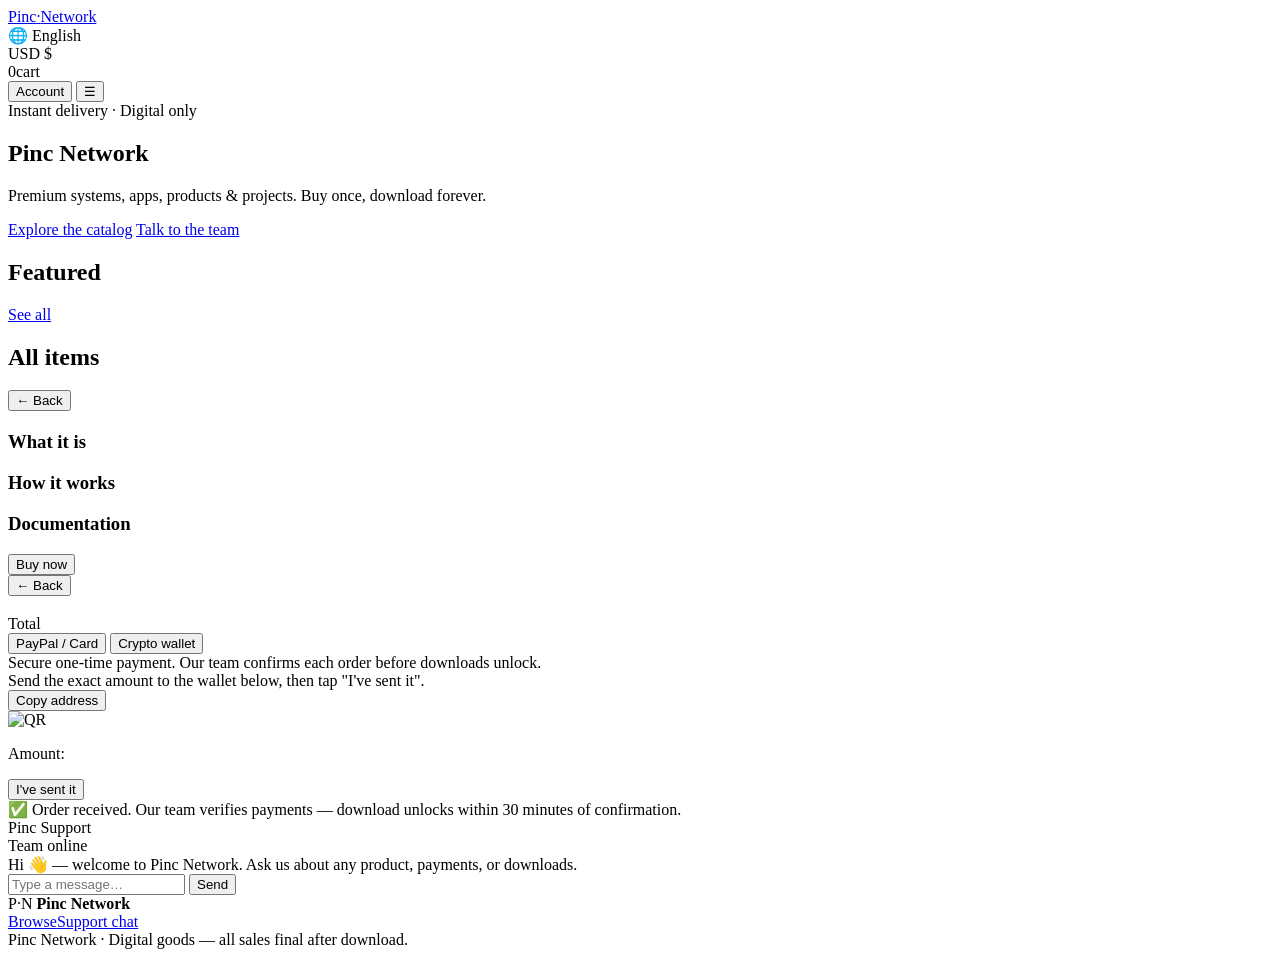
==== public/index.html @ e6dbb103 "v4: PWA admin, Supabase auth, create_order RPC, affiliate system, gold design" ====
<!DOCTYPE html>
<html lang="en">
<head>
  <meta charset="UTF-8" />
  <meta name="viewport" content="width=device-width, initial-scale=1.0" />
  <meta name="description" content="Pinc Network — premium marketplace for systems, products, apps & projects. Buy once, download forever." />
  <meta name="theme-color" content="#0a0a0f" />
  <title>Pinc Network · Systems, Products, Apps & Projects</title>
  <link rel="preconnect" href="https://images.unsplash.com" crossorigin />
  <link rel="stylesheet" href="styles.css" />
  <link rel="icon" href="media/logo.png" />
</head>
<body>
  <noscript><div class="error-banner">JavaScript is required to browse Pinc Network.</div></noscript>

  <header class="shell topbar">
    <div class="wrap topbar-inner">
      <a class="brand" href="#/">
        <img class="logo" src="media/logo.png" alt="Pinc Network" onerror="this.style.display='none'"/>
        <span class="wordmark">Pinc<span class="dot">·</span>Network</span>
      </a>
      <div class="topbar-right">
        <div class="picker" id="langPicker"><span class="picker-label" id="langLabel">🌐 English</span></div>
        <div class="lang-menu hidden" id="langMenu"></div>
        <div class="picker" id="currPicker"><span class="picker-label" id="currLabel">USD $</span></div>
        <div class="curr-menu hidden" id="currMenu"></div>
        <div class="cart-pill hidden" id="cartPill"><span class="cart-count">0</span><span class="cart-label">cart</span></div>
        <button class="btn btn-primary btn-sm" id="userBtn">Account</button>
        <button class="mobile-menu" id="mobileMenu" aria-label="Menu">☰</button>
      </div>
    </div>
  </header>

  <main class="shell" id="app">
    <section class="view view-home" id="view-home">
      <div class="wrap">
        <div class="hero">
          <div class="hero-badge">Instant delivery · Digital only</div>
          <h1 data-i18n="hero.title">Pinc Network</h1>
          <p class="hero-sub" data-i18n="hero.sub">Premium systems, apps, products & projects. Buy once, download forever.</p>
          <div class="hero-actions">
            <a class="btn btn-primary" href="#/products" data-i18n="hero.cta">Explore the catalog</a>
            <a class="btn btn-outline" href="#/chat" data-i18n="hero.chat">Talk to the team</a>
          </div>
        </div>

        <div class="section-head"><h2 data-i18n="sections.featured">Featured</h2><a class="btn btn-outline btn-sm" href="#/products">See all</a></div>
        <div class="grid" id="gridFeatured"></div>

        <div class="section-head"><h2 data-i18n="sections.all">All items</h2></div>
        <div class="filters" id="filters"></div>
        <div class="grid" id="gridAll"></div>
      </div>
    </section>

    <section class="view view-product hidden" id="view-product">
      <div class="wrap product-wrap">
        <button class="btn btn-ghost btn-sm back-btn" id="prodBack">← Back</button>
        <div class="product-gallery">
          <div class="main-img" id="prodMain"></div>
          <div class="thumbs" id="prodThumbs"></div>
        </div>
        <div class="product-info">
          <div class="product-meta">
            <span class="prod-badge" id="prodCat"></span>
            <span class="prod-price" id="prodPrice"></span>
          </div>
          <h1 id="prodName"></h1>
          <p class="prod-tagline" id="prodTagline"></p>
          <div class="prod-divider"></div>
          <h3 data-i18n="product.what">What it is</h3><p id="prodDesc"></p>
          <h3 data-i18n="product.how">How it works</h3><p id="prodHow"></p>
          <h3 id="prodDocsTitle" data-i18n="product.docs">Documentation</h3><div id="prodDocs"></div>
          <div class="prod-divider"></div>
          <div class="buy-strip">
            <span class="buy-total" id="buyTotal"></span>
            <button class="btn btn-primary btn-lg" id="buyBtn" data-i18n="product.buy">Buy now</button>
          </div>
        </div>
      </div>
    </section>

    <section class="view view-checkout hidden" id="view-checkout">
      <div class="wrap">
        <button class="btn btn-ghost btn-sm back-btn" id="checkoutBack">← Back</button>
        <div class="checkout-card">
          <div class="checkout-head">
            <div class="checkout-thumb" id="coThumb"></div>
            <div>
              <h2 id="coName"></h2>
              <p class="dim" id="coDesc"></p>
            </div>
          </div>
          <div class="checkout-price">
            <span class="label" data-i18n="checkout.total">Total</span>
            <span class="amount" id="coAmount"></span>
          </div>
          <div class="method-tabs">
            <button class="method-tab active" data-m="paypal">PayPal / Card</button>
            <button class="method-tab" data-m="crypto">Crypto wallet</button>
          </div>
          <div id="panePaypal">
            <div class="pay-note">Secure one-time payment. Our team confirms each order before downloads unlock.</div>
            <div id="ppButtons"></div>
          </div>
          <div id="paneCrypto" class="hidden">
            <div class="pay-note">Send the exact amount to the wallet below, then tap "I've sent it".</div>
            <div class="crypto-pick" id="cryptoPick"></div>
            <div class="wallet-box">
              <div class="wallet-row"><span class="wallet-label" id="coWalletLabel"></span><button class="copy-btn" id="coCopy">Copy address</button></div>
              <div class="wallet-addr mono" id="coWalletAddr"></div>
              <div class="qr-wrap"><img id="coQr" alt="QR" /></div>
              <p class="amount-note mt">Amount: <strong id="coAmtCrypto"></strong></p>
            </div>
            <button class="btn btn-primary btn-block" id="iPayCrypto">I've sent it</button>
          </div>
          <div class="support-links mt" id="coSupport"></div>
        </div>
        <div class="order-note hidden" id="orderNote">
          ✅ Order received. Our team verifies payments — download unlocks within 30 minutes of confirmation.
        </div>
      </div>
    </section>

    <section class="view view-chat hidden" id="view-chat">
      <div class="wrap">
        <div class="chat-shell">
          <div class="chat-header">
            <div class="chat-brand"><span class="dot-badge"></span> Pinc Support</div>
            <div class="chat-status"><span class="status-dot"></span> Team online</div>
          </div>
          <div class="chat-messages" id="chatMsgs">
            <div class="msg msg-them"><div class="bubble them">Hi 👋 — welcome to Pinc Network. Ask us about any product, payments, or downloads.</div></div>
          </div>
          <div class="chat-input-wrap">
            <input type="text" id="chatIn" placeholder="Type a message…" />
            <button class="btn btn-primary btn-sm" id="chatSend">Send</button>
          </div>
        </div>
      </div>
    </section>
  </main>

  <footer class="shell">
    <div class="wrap footer-inner">
      <div class="brand-foot"><span class="logo-mini">P·N</span> <b>Pinc Network</b></div>
      <nav class="foot-nav"><a href="#/">Browse</a><a href="#/chat">Support chat</a></nav>
      <div class="foot-copy">Pinc Network · Digital goods — all sales final after download.</div>
    </div>
  </footer>

  <script src="https://cdn.jsdelivr.net/npm/@supabase/supabase-js@2"></script>
  <script src="app.js"></script>
</body>
</html>
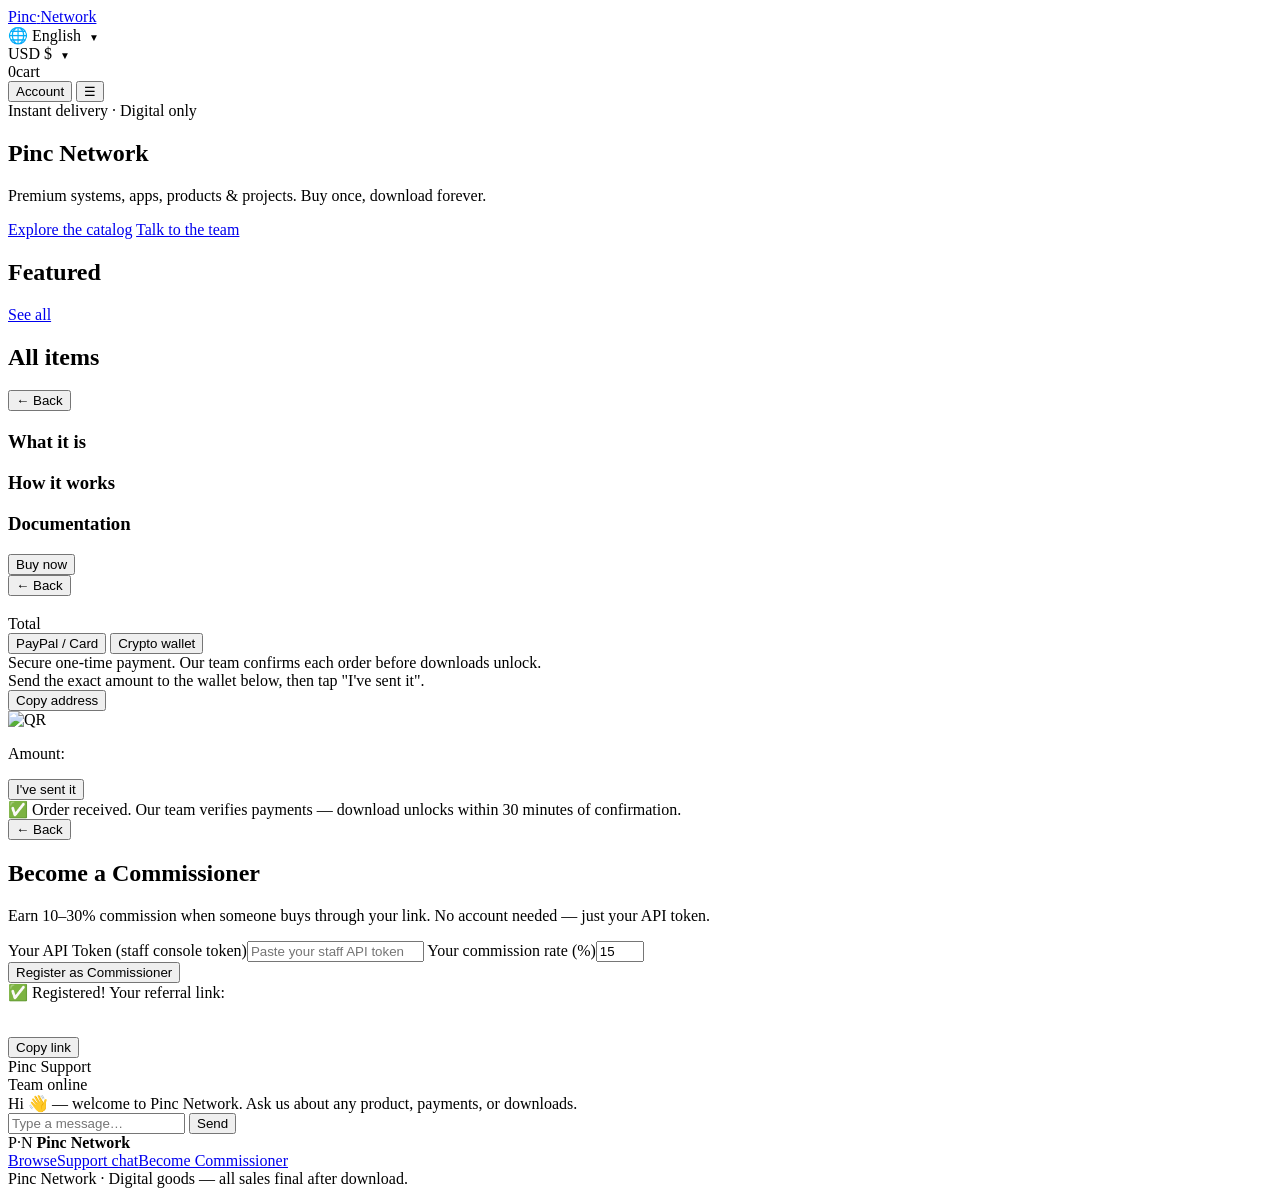
==== commit 41b0f2b5: "v5: working language/currency pickers, commissioner platform, API-token staff auth" ====
--- a/public/index.html
+++ b/public/index.html
@@ -3,7 +3,7 @@
 <head>
   <meta charset="UTF-8" />
   <meta name="viewport" content="width=device-width, initial-scale=1.0" />
-  <meta name="description" content="Pinc Network — premium marketplace for systems, products, apps & projects. Buy once, download forever." />
+  <meta name="description" content="Pinc Network — premium marketplace for systems, products, apps & projects." />
   <meta name="theme-color" content="#0a0a0f" />
   <title>Pinc Network · Systems, Products, Apps & Projects</title>
   <link rel="preconnect" href="https://images.unsplash.com" crossorigin />
@@ -20,10 +20,16 @@
         <span class="wordmark">Pinc<span class="dot">·</span>Network</span>
       </a>
       <div class="topbar-right">
-        <div class="picker" id="langPicker"><span class="picker-label" id="langLabel">🌐 English</span></div>
-        <div class="lang-menu hidden" id="langMenu"></div>
-        <div class="picker" id="currPicker"><span class="picker-label" id="currLabel">USD $</span></div>
-        <div class="curr-menu hidden" id="currMenu"></div>
+        <div class="picker" id="langPicker" role="button" tabindex="0" aria-label="Language">
+          <span class="picker-label" id="langLabel">🌐 English</span>
+          <span class="arrow">▼</span>
+        </div>
+        <div class="lang-menu hidden" id="langMenu" role="menu"></div>
+        <div class="picker" id="currPicker" role="button" tabindex="0" aria-label="Currency">
+          <span class="picker-label" id="currLabel">USD $</span>
+          <span class="arrow">▼</span>
+        </div>
+        <div class="curr-menu hidden" id="currMenu" role="menu"></div>
         <div class="cart-pill hidden" id="cartPill"><span class="cart-count">0</span><span class="cart-label">cart</span></div>
         <button class="btn btn-primary btn-sm" id="userBtn">Account</button>
         <button class="mobile-menu" id="mobileMenu" aria-label="Menu">☰</button>
@@ -122,6 +128,26 @@
       </div>
     </section>
 
+    <section class="view view-commissioner hidden" id="view-commissioner">
+      <div class="wrap">
+        <button class="btn btn-ghost btn-sm back-btn" id="commBack">← Back</button>
+        <div class="formcard">
+          <h2>Become a Commissioner</h2>
+          <p class="dim">Earn 10–30% commission when someone buys through your link. No account needed — just your API token.</p>
+          <label>Your API Token (staff console token)</label><input id="fCommToken" type="text" placeholder="Paste your staff API token" />
+          <label>Your commission rate (%)</label><input id="fCommRate" type="number" min="10" max="30" value="15" />
+          <div class="actions">
+            <button class="btn btn-primary btn-block" id="commRegister">Register as Commissioner</button>
+          </div>
+          <div id="commResult" class="hidden mt">
+            <div class="pay-note">✅ Registered! Your referral link:</div>
+            <input id="commLink" type="text" readonly style="width:100%;padding:10px;border-radius:10px;background:var(--panel2);border:1px solid var(--line);color:var(--text);" />
+            <button class="btn btn-ghost btn-block mt" id="commCopy">Copy link</button>
+          </div>
+        </div>
+      </div>
+    </section>
+
     <section class="view view-chat hidden" id="view-chat">
       <div class="wrap">
         <div class="chat-shell">
@@ -144,7 +170,7 @@
   <footer class="shell">
     <div class="wrap footer-inner">
       <div class="brand-foot"><span class="logo-mini">P·N</span> <b>Pinc Network</b></div>
-      <nav class="foot-nav"><a href="#/">Browse</a><a href="#/chat">Support chat</a></nav>
+      <nav class="foot-nav"><a href="#/">Browse</a><a href="#/chat">Support chat</a><a href="#/commissioner">Become Commissioner</a></nav>
       <div class="foot-copy">Pinc Network · Digital goods — all sales final after download.</div>
     </div>
   </footer>
--- a/public/styles.css
+++ b/public/styles.css
@@ -0,0 +1,10 @@
+
+/* picker arrows and menu polish */
+.picker .arrow { font-size: 10px; color: var(--dim); margin-left: 4px; }
+.lang-menu, .curr-menu { max-height: 260px; overflow-y: auto; }
+.lang-item, .curr-item { white-space: nowrap; }
+.lang-item.active, .curr-item.active { background: var(--grad); color: #0a0a0f; font-weight: 800; }
+@media (max-width: 760px) {
+  .topbar-right { gap: 10px; }
+  .cart-pill { display: none; }
+}
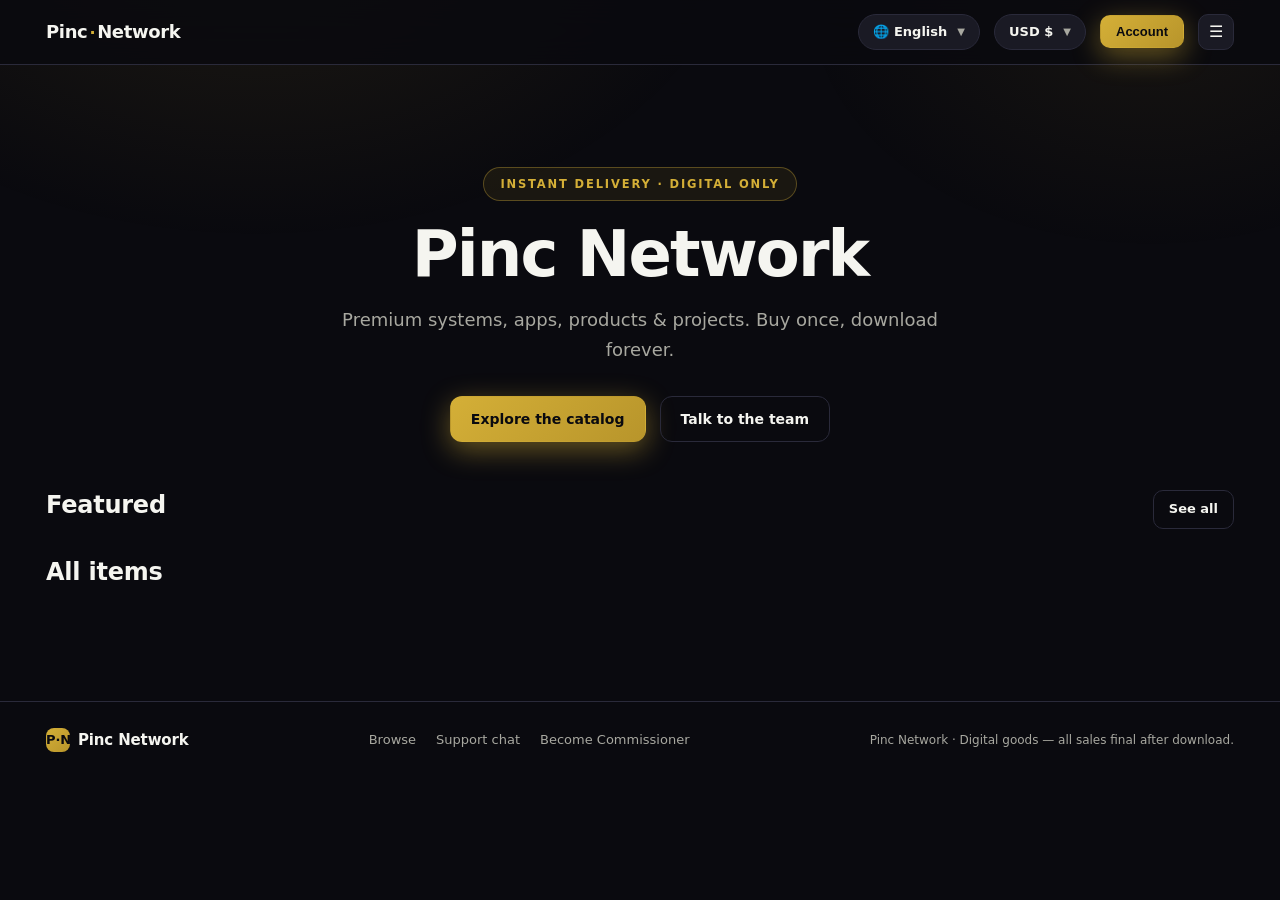
==== commit 919f8363: "v6: complete redesign, working pickers, seed products, commissioner platform" ====
--- a/public/index.html
+++ b/public/index.html
@@ -38,6 +38,7 @@
   </header>
 
   <main class="shell" id="app">
+    <!-- HOME / CATALOG -->
     <section class="view view-home" id="view-home">
       <div class="wrap">
         <div class="hero">
@@ -59,6 +60,7 @@
       </div>
     </section>
 
+    <!-- PRODUCT DETAIL -->
     <section class="view view-product hidden" id="view-product">
       <div class="wrap product-wrap">
         <button class="btn btn-ghost btn-sm back-btn" id="prodBack">← Back</button>
@@ -86,6 +88,7 @@
       </div>
     </section>
 
+    <!-- CHECKOUT -->
     <section class="view view-checkout hidden" id="view-checkout">
       <div class="wrap">
         <button class="btn btn-ghost btn-sm back-btn" id="checkoutBack">← Back</button>
@@ -128,13 +131,14 @@
       </div>
     </section>
 
+    <!-- COMMISSIONER -->
     <section class="view view-commissioner hidden" id="view-commissioner">
       <div class="wrap">
         <button class="btn btn-ghost btn-sm back-btn" id="commBack">← Back</button>
         <div class="formcard">
           <h2>Become a Commissioner</h2>
-          <p class="dim">Earn 10–30% commission when someone buys through your link. No account needed — just your API token.</p>
-          <label>Your API Token (staff console token)</label><input id="fCommToken" type="text" placeholder="Paste your staff API token" />
+          <p class="dim">Earn 10–30% commission when someone buys through your link. No account needed — just your staff API token.</p>
+          <label>Your API Token</label><input id="fCommToken" type="text" placeholder="Paste your staff API token" />
           <label>Your commission rate (%)</label><input id="fCommRate" type="number" min="10" max="30" value="15" />
           <div class="actions">
             <button class="btn btn-primary btn-block" id="commRegister">Register as Commissioner</button>
@@ -148,6 +152,7 @@
       </div>
     </section>
 
+    <!-- CHAT -->
     <section class="view view-chat hidden" id="view-chat">
       <div class="wrap">
         <div class="chat-shell">
--- a/public/styles.css
+++ b/public/styles.css
@@ -1,10 +1,282 @@
-
-/* picker arrows and menu polish */
+/* ── Pinc Network · premium charcoal + gold design ── */
+:root {
+  --ink: #0a0a0f;
+  --panel: #12121a;
+  --panel2: #1a1a24;
+  --line: #2a2a3a;
+  --text: #f5f5f0;
+  --dim: #a8a8a0;
+  --gold: #d4af37;
+  --gold2: #b8952b;
+  --grad: linear-gradient(135deg, #d4af37 0%, #b8952b 100%);
+  --shadow: 0 20px 60px -15px rgba(0, 0, 0, .7);
+  --radius: 18px;
+}
+
+* { box-sizing: border-box; margin: 0; padding: 0; }
+html { scroll-behavior: smooth; }
+
+body {
+  font-family: "Inter", "Segoe UI", system-ui, -apple-system, sans-serif;
+  background: var(--ink);
+  color: var(--text);
+  line-height: 1.6;
+  overflow-x: hidden;
+}
+
+body::before {
+  content: ""; position: fixed; inset: 0; z-index: -1;
+  background:
+    radial-gradient(900px 600px at 20% -10%, rgba(212, 175, 55, .10), transparent 55%),
+    radial-gradient(700px 500px at 90% 0%, rgba(184, 149, 43, .08), transparent 50%);
+  background-attachment: fixed;
+}
+
+.wrap { max-width: 1240px; margin: 0 auto; padding: 0 26px; }
+.hidden { display: none !important; }
+.mono { font-family: ui-monospace, SFMono-Regular, Menlo, monospace; }
+.dim { color: var(--dim); }
+.link { color: var(--gold); text-decoration: none; }
+.link:hover { color: #e7c95e; text-decoration: underline; }
+.mt { margin-top: 14px; }
+
+/* ── topbar ── */
+.shell.topbar {
+  position: sticky; top: 0; z-index: 60;
+  backdrop-filter: blur(16px);
+  background: rgba(10, 10, 15, .85);
+  border-bottom: 1px solid var(--line);
+}
+.topbar-inner { display: flex; align-items: center; justify-content: space-between; gap: 16px; height: 64px; }
+.brand { display: inline-flex; align-items: center; gap: 10px; text-decoration: none; font-weight: 800; font-size: 18px; letter-spacing: -.02em; color: var(--text); }
+.logo { width: 30px; height: 30px; border-radius: 8px; filter: drop-shadow(0 4px 10px rgba(212, 175, 55, .4)); object-fit: contain; }
+.wordmark { display: flex; align-items: baseline; gap: 2px; }
+.dot { color: var(--gold); font-size: 16px; font-weight: 900; line-height: 1; }
+.topbar-right { display: flex; align-items: center; gap: 14px; margin-left: auto; }
+.picker {
+  position: relative; display: inline-flex; align-items: center; gap: 6px;
+  padding: 7px 14px; background: var(--panel2); border: 1px solid var(--line);
+  border-radius: 999px; color: var(--text); font-size: 13px; font-weight: 700;
+  cursor: pointer; user-select: none;
+}
+.picker:hover { border-color: rgba(212, 175, 55, .4); }
+.picker-label { display: flex; align-items: center; gap: 6px; }
 .picker .arrow { font-size: 10px; color: var(--dim); margin-left: 4px; }
-.lang-menu, .curr-menu { max-height: 260px; overflow-y: auto; }
-.lang-item, .curr-item { white-space: nowrap; }
+.nav-links { display: none; align-items: center; gap: 24px; margin-left: auto; }
+.nav-links a { color: var(--dim); font-size: 14px; text-decoration: none; font-weight: 500; }
+.nav-links a:hover { color: var(--text); }
+.cart-pill {
+  display: flex; align-items: center; gap: 8px;
+  padding: 6px 14px; background: rgba(212, 175, 55, .12);
+  border: 1px solid rgba(212, 175, 55, .35); border-radius: 999px;
+  color: #fff; font-size: 12.5px; font-weight: 700;
+}
+.cart-count {
+  background: var(--gold); color: #0a0a0f; border-radius: 50%;
+  width: 18px; height: 18px; display: grid; place-items: center;
+  font-size: 11px; font-weight: 800;
+}
+.btn {
+  display: inline-flex; align-items: center; justify-content: center; gap: 8px;
+  padding: 11px 20px; border-radius: 12px; font-size: 14px; font-weight: 700;
+  border: 1px solid transparent; text-decoration: none; cursor: pointer;
+  transition: transform .1s, box-shadow .2s, filter .2s;
+}
+.btn:active { transform: scale(.975); }
+.btn-primary { background: var(--grad); color: #0a0a0f; box-shadow: 0 8px 28px rgba(212, 175, 55, .45); }
+.btn-primary:hover { filter: brightness(1.08); }
+.btn-outline { background: transparent; border-color: var(--line); color: var(--text); }
+.btn-outline:hover { background: rgba(255, 255, 255, .04); }
+.btn-ghost { background: var(--panel2); border-color: var(--line); color: var(--text); font-weight: 600; }
+.btn-ghost:hover { background: rgba(255, 255, 255, .06); }
+.btn-sm { padding: 8px 15px; font-size: 13px; border-radius: 10px; }
+.btn-lg { padding: 14px 24px; font-size: 15.5px; border-radius: 14px; }
+.btn-block { width: 100%; }
+.mobile-menu {
+  display: block; background: var(--panel2); border: 1px solid var(--line);
+  color: var(--text); width: 36px; height: 36px; border-radius: 10px;
+  cursor: pointer; font-size: 16px;
+}
+
+/* picker menus */
+.lang-menu, .curr-menu {
+  position: absolute; top: 110%; left: 0; min-width: 170px;
+  background: var(--panel); border: 1px solid var(--line);
+  border-radius: 12px; box-shadow: var(--shadow); z-index: 45;
+  display: none; flex-direction: column;
+}
+.lang-menu.open, .curr-menu.open { display: flex; }
+.lang-item, .curr-item {
+  padding: 10px 14px; cursor: pointer; font-size: 13.5px;
+  color: var(--dim); border-bottom: 1px solid var(--line);
+}
+.lang-item:last-child, .curr-item:last-child { border-bottom: none; }
+.lang-item:hover, .curr-item:hover { background: rgba(212, 175, 55, .15); color: #fff; }
 .lang-item.active, .curr-item.active { background: var(--grad); color: #0a0a0f; font-weight: 800; }
+
+/* ── hero ── */
+.hero { text-align: center; padding: 72px 0 44px; max-width: 760px; margin: 0 auto; }
+.hero-badge {
+  display: inline-flex; align-items: center; gap: 8px; font-size: 11.5px; font-weight: 800;
+  letter-spacing: .16em; text-transform: uppercase; color: var(--gold);
+  border: 1px solid rgba(212, 175, 55, .35); background: rgba(212, 175, 55, .08);
+  padding: 7px 16px; border-radius: 999px; margin-bottom: 20px;
+}
+.hero h1 { font-size: clamp(40px, 7vw, 64px); line-height: 1.05; font-weight: 850; letter-spacing: -.03em; margin-bottom: 16px; }
+.hero-sub { color: var(--dim); font-size: 18px; max-width: 620px; margin: 0 auto 30px; line-height: 1.7; }
+.hero-actions { display: flex; gap: 14px; justify-content: center; flex-wrap: wrap; }
+
+/* ── sections ── */
+.view { padding: 30px 0 80px; }
+.section-head { display: flex; align-items: baseline; justify-content: space-between; gap: 12px; margin-bottom: 24px; flex-wrap: wrap; }
+.section-head h2 { font-size: 24px; font-weight: 800; letter-spacing: -.01em; }
+.filters { display: flex; gap: 10px; flex-wrap: wrap; margin-bottom: 6px; }
+.chip {
+  padding: 8px 16px; border-radius: 999px; border: 1px solid var(--line);
+  background: var(--panel2); color: var(--dim); font-size: 13px; cursor: pointer; transition: all .2s;
+}
+.chip:hover { color: var(--text); border-color: rgba(255,255,255,.15); }
+.chip.active { background: var(--grad); color: #0a0a0f; border-color: transparent; box-shadow: 0 6px 20px rgba(212, 175, 55, .35); }
+
+/* ── product grid ── */
+.grid { display: grid; grid-template-columns: repeat(auto-fill, minmax(250px, 1fr)); gap: 20px; }
+.card {
+  position: relative; display: flex; flex-direction: column;
+  background: var(--panel); border: 1px solid var(--line); border-radius: var(--radius);
+  overflow: hidden; transition: transform .25s, border-color .25s, box-shadow .3s;
+  animation: rise .55s ease both;
+}
+@keyframes rise { from { opacity: 0; transform: translateY(16px); } }
+.card:hover { transform: translateY(-5px); border-color: rgba(212, 175, 55, .45); box-shadow: var(--shadow); }
+.card-img {
+  height: 180px; overflow: hidden; position: relative; background: linear-gradient(135deg, #14141a, #1c1c28);
+  display: grid; place-items: center;
+}
+.card-img img { width: 100%; height: 100%; object-fit: cover; opacity: 0; transition: opacity .4s; }
+.card-img img.loaded { opacity: 1; }
+.card-img .fallback { font-size: 34px; opacity: .35; }
+.card-tag {
+  position: absolute; top: 12px; left: 12px; font-size: 10.5px; font-weight: 800;
+  letter-spacing: .08em; text-transform: uppercase; padding: 5px 10px; border-radius: 999px;
+  background: rgba(10,10,15,.75); backdrop-filter: blur(6px); border: 1px solid var(--line); color: var(--gold);
+}
+.card.featured .card-tag { color: #0a0a0f; background: var(--gold); border-color: transparent; }
+.card-body { padding: 18px 20px 20px; display: flex; flex-direction: column; flex: 1; }
+.card-body h3 { font-size: 16px; margin-bottom: 4px; }
+.card-tagline { color: var(--dim); font-size: 12.5px; margin-bottom: 10px; line-height: 1.45; display: -webkit-box; -webkit-line-clamp: 2; -webkit-box-orient: vertical; overflow: hidden; }
+.card-meta { margin-top: auto; display: flex; align-items: center; justify-content: space-between; gap: 10px; }
+.card-price { font-size: 17px; font-weight: 800; }
+.card-price small { font-size: 12px; color: var(--dim); font-weight: 500; }
+.card-btn { background: var(--panel2); border-color: var(--line); color: var(--text); font-size: 12.5px; font-weight: 700; padding: 9px 14px; border-radius: 10px; }
+.card-btn:hover { background: rgba(255,255,255,.05); }
+
+/* ── product detail ── */
+.product-wrap { max-width: 1040px; margin: 0 auto; }
+.product-gallery { flex: 1; min-width: 300px; }
+.main-img { height: 420px; border-radius: 16px; overflow: hidden; background: linear-gradient(135deg,#14141a,#1c1c28); margin-bottom: 14px; display: grid; place-items: center; position: relative; }
+.main-img img { width: 100%; height: 100%; object-fit: cover; opacity: 0; transition: opacity .5s; }
+.main-img img.loaded { opacity: 1; }
+.main-img .fallback { font-size: 56px; opacity: .3; }
+.thumbs { display: flex; gap: 8px; overflow-x: auto; padding-bottom: 6px; }
+.thumb { width: 76px; height: 76px; border-radius: 12px; border: 2px solid transparent; background: var(--panel2); cursor: pointer; overflow: hidden; flex-shrink: 0; opacity: .65; transition: all .2s; }
+.thumb.active { opacity: 1; border-color: var(--gold); }
+.thumb img { width: 100%; height: 100%; object-fit: cover; }
+
+.product-info { flex: 0 0 340px; padding-left: 34px; }
+.product-meta { display: flex; gap: 10px; margin-bottom: 10px; flex-wrap: wrap; }
+.prod-badge { font-size: 11px; font-weight: 800; letter-spacing: .12em; text-transform: uppercase; padding: 5px 11px; border-radius: 999px; border: 1px solid rgba(212,175,55,.4); color: #e7c95e; background: rgba(212,175,55,.1); }
+.prod-price { font-size: 20px; font-weight: 800; }
+.product-info h1 { font-size: 28px; line-height: 1.2; margin-bottom: 6px; letter-spacing: -.01em; }
+.prod-tagline { color: var(--dim); font-size: 15px; margin-bottom: 18px; }
+.prod-divider { height: 1px; background: var(--line); margin: 20px 0; }
+.product-info h3 { font-size: 14px; text-transform: uppercase; letter-spacing: .12em; color: var(--dim); margin: 18px 0 8px; }
+.product-info p { color: var(--dim); font-size: 14.5px; line-height: 1.7; margin-bottom: 14px; }
+#prodDocs a { color: var(--gold); text-decoration: underline; }
+
+.buy-strip { margin-top: 24px; padding: 16px; background: var(--panel2); border: 1px solid var(--line); border-radius: 14px; }
+.buy-total { display: block; font-size: 13px; color: var(--dim); margin-bottom: 8px; }
+
+/* ── checkout ── */
+.checkout-card { max-width: 520px; margin: 0 auto; background: var(--panel); border: 1px solid var(--line); border-radius: 22px; padding: 30px; box-shadow: var(--shadow); }
+.checkout-head { display: flex; gap: 16px; align-items: flex-start; margin-bottom: 20px; }
+.checkout-thumb { width: 72px; height: 72px; border-radius: 12px; overflow: hidden; background: linear-gradient(135deg,#14141a,#1c1c28); flex-shrink: 0; display: grid; place-items: center; font-size: 30px; }
+.checkout-thumb img { width: 100%; height: 100%; object-fit: cover; }
+.checkout-head h2 { font-size: 19px; margin-bottom: 4px; }
+.checkout-price { display: flex; justify-content: space-between; padding: 12px 0; border-top: 1px solid var(--line); border-bottom: 1px solid var(--line); margin-bottom: 22px; font-size: 15px; }
+.checkout-price .label { color: var(--dim); }
+.checkout-price .amount { font-size: 20px; font-weight: 800; background: var(--grad); -webkit-background-clip: text; background-clip: text; color: transparent; }
+.method-tabs { display: grid; grid-template-columns: 1fr 1fr; gap: 8px; background: var(--panel2); border: 1px solid var(--line); padding: 6px; border-radius: 13px; margin-bottom: 18px; }
+.method-tab { padding: 11px; border-radius: 10px; border: none; background: transparent; color: var(--dim); font-weight: 700; font-size: 13.5px; cursor: pointer; transition: .2s; }
+.method-tab.active { background: var(--grad); color: #0a0a0f; box-shadow: 0 4px 16px rgba(212,175,55,.35); }
+.pay-note { background: rgba(212,175,55,.08); border: 1px solid rgba(212,175,55,.3); border-radius: 12px; padding: 14px 16px; font-size: 13.5px; color: var(--dim); margin-bottom: 16px; }
+#ppButtons { margin-bottom: 12px; }
+.crypto-pick { display: flex; gap: 8px; flex-wrap: wrap; margin-bottom: 16px; }
+.wallet-box { background: var(--panel2); border: 1px solid var(--line); border-radius: 14px; padding: 16px; display: grid; gap: 10px; }
+.wallet-row { display: flex; align-items: center; justify-content: space-between; gap: 10px; }
+.wallet-label { font-size: 12px; color: var(--dim); }
+.wallet-addr { font-size: 12.5px; word-break: break-all; }
+.copy-btn { flex-shrink: 0; padding: 7px 13px; border-radius: 9px; border: 1px solid var(--line); background: transparent; color: var(--text); font-size: 12px; cursor: pointer; }
+.copy-btn:hover { background: rgba(255,255,255,.06); }
+.qr-wrap { display: grid; place-items: center; padding-top: 4px; }
+.qr-wrap img { width: 140px; height: 140px; border-radius: 12px; background: #fff; padding: 4px; }
+.amount-note { font-size: 12.5px; color: var(--dim); }
+.pay-alt { font-size: 13px; color: var(--dim); margin-top: 12px; }
+.order-note { background: rgba(34,197,94,.1); border: 1px solid rgba(34,197,94,.35); border-radius: 12px; padding: 14px 16px; font-size: 13.5px; color: #86efac; margin-top: 16px; }
+.support-links { font-size: 13px; color: var(--dim); }
+.support-links .link { margin-left: 6px; }
+
+/* ── chat ── */
+.chat-shell { max-width: 760px; margin: 0 auto; display: flex; flex-direction: column; height: 70vh; }
+.chat-header { display: flex; align-items: center; justify-content: space-between; padding: 18px 0; border-bottom: 1px solid var(--line); margin-bottom: 6px; }
+.chat-brand { display: flex; align-items: center; gap: 8px; font-weight: 800; font-size: 15px; }
+.dot-badge { width: 8px; height: 8px; border-radius: 50%; background: #22c55e; box-shadow: 0 0 10px #22c55e; }
+.chat-status { font-size: 12.5px; color: var(--dim); }
+.status-dot { width: 7px; height: 7px; border-radius: 50%; background: #16a34a; margin-right: 6px; box-shadow: 0 0 8px #16a34a; }
+.chat-messages { flex: 1; overflow-y: auto; padding: 18px 0; display: flex; flex-direction: column; gap: 12px; scroll-behavior: smooth; }
+.msg { display: flex; gap: 10px; align-items: flex-end; max-width: 80%; }
+.msg-them { margin-left: auto; flex-direction: row-reverse; }
+.bubble { padding: 10px 14px; border-radius: 14px; font-size: 14px; line-height: 1.55; max-width: 100%; }
+.msg .bubble.them { background: var(--panel2); border: 1px solid var(--line); color: var(--text); border-bottom-left-radius: 4px; }
+.msg .bubble.me { background: var(--grad); color: #0a0a0f; border-bottom-right-radius: 4px; box-shadow: 0 6px 20px rgba(212,175,55,.4); }
+.chat-input-wrap { display: flex; gap: 10px; padding: 14px 0; border-top: 1px solid var(--line); }
+.chat-input-wrap input { flex: 1; background: var(--panel2); border: 1px solid var(--line); color: var(--text); border-radius: 12px; padding: 11px 14px; font-size: 14px; outline: none; }
+.chat-input-wrap input:focus { border-color: var(--gold); }
+
+/* ── commissioner ── */
+.formcard { background: var(--panel); border: 1px solid var(--line); border-radius: 20px; padding: 24px; margin-bottom: 18px; }
+.formcard h2 { font-size: 22px; margin-bottom: 6px; }
+.formcard h3 { font-size: 15px; margin-bottom: 10px; }
+
+/* ── footer ── */
+.shell footer, footer { border-top: 1px solid var(--line); padding: 26px 0; font-size: 13px; color: var(--dim); }
+.footer-inner { display: flex; align-items: center; justify-content: space-between; gap: 14px; flex-wrap: wrap; }
+.brand-foot { display: flex; align-items: center; gap: 8px; color: var(--text); font-weight: 800; font-size: 15px; letter-spacing: -.01em; }
+.logo-mini { width: 24px; height: 24px; border-radius: 8px; background: var(--grad); display: grid; place-items: center; font-weight: 900; font-size: 13px; color: #0a0a0f; }
+.foot-nav { display: flex; gap: 20px; }
+.foot-nav a { color: var(--dim); text-decoration: none; font-size: 13px; }
+.foot-nav a:hover { color: var(--text); }
+.foot-copy { color: var(--dim); font-size: 12px; }
+
+.error-banner { background: rgba(244,63,94,.12); border: 1px solid rgba(244,63,94,.4); color: #fda4af; padding: 12px 20px; font-size: 13px; text-align: center; }
+
+/* ── toast ── */
+.toastbox {
+  position: fixed; bottom: 22px; left: 50%; transform: translateX(-50%);
+  z-index: 100; background: var(--panel); border: 1px solid var(--line);
+  border-radius: 12px; padding: 12px 20px; font-size: 13.5px;
+  box-shadow: 0 10px 40px rgba(0,0,0,.5); animation: up .25s ease;
+}
+.toastbox.ok { border-color: rgba(34,197,94,.5); }
+.toastbox.err { border-color: rgba(244,63,94,.5); }
+@keyframes up { from { opacity: 0; transform: translate(-50%, 10px); } }
+
 @media (max-width: 760px) {
-  .topbar-right { gap: 10px; }
+  .nav-links { display: none; }
   .cart-pill { display: none; }
-}
+  .mobile-menu { display: block; }
+  .hero { padding: 56px 0 34px; }
+  .product-info { flex: none; width: 100%; padding-left: 0; padding-top: 24px; }
+  .product-wrap { flex-direction: column; }
+  .checkout-card { padding: 22px; }
+  .chat-shell { height: 60vh; }
+}
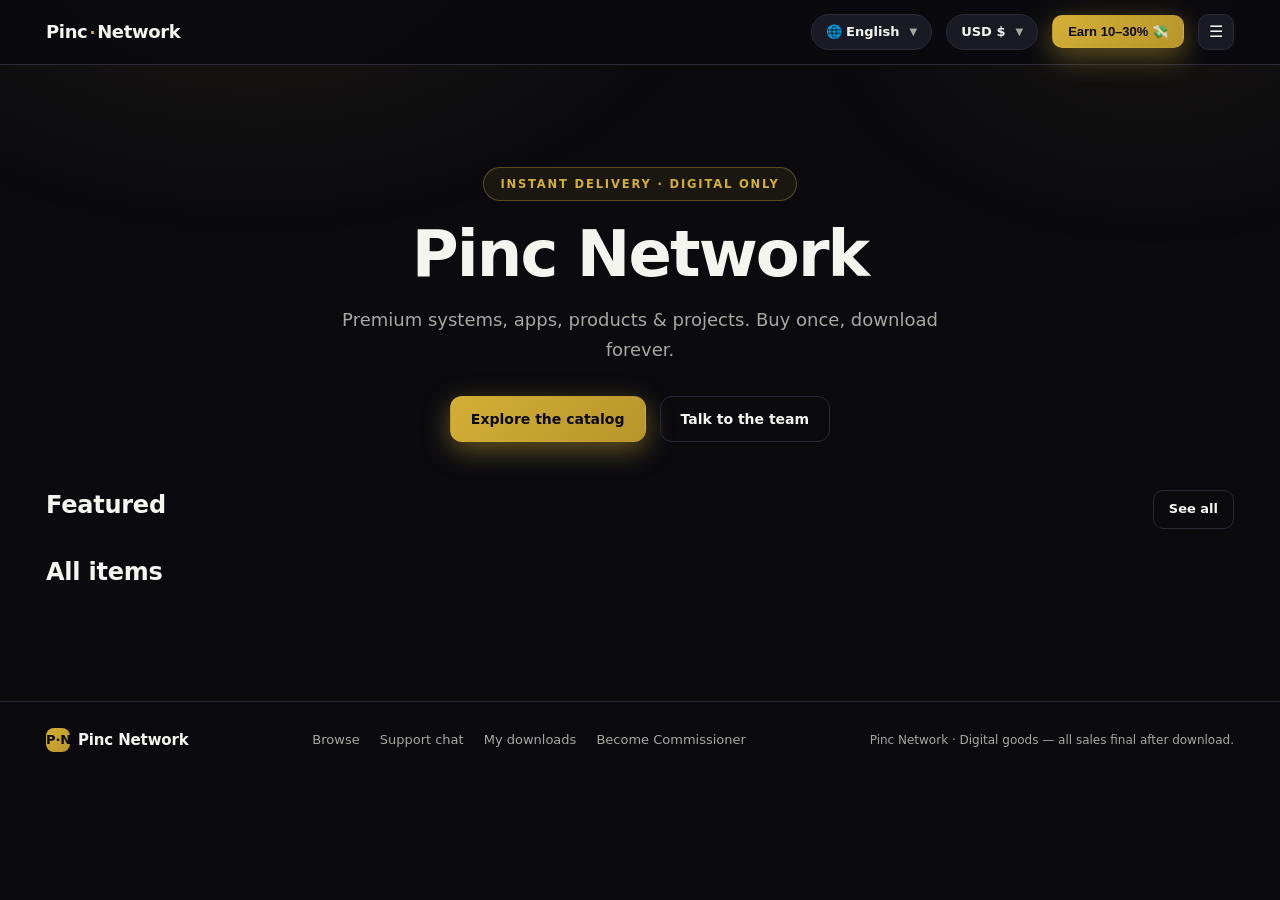
==== commit 6ba698c6: "v7: rpc-only data plane, token staff auth, buyer-email checkout, download unlock, hardened anon gran" ====
--- a/public/index.html
+++ b/public/index.html
@@ -31,7 +31,7 @@
         </div>
         <div class="curr-menu hidden" id="currMenu" role="menu"></div>
         <div class="cart-pill hidden" id="cartPill"><span class="cart-count">0</span><span class="cart-label">cart</span></div>
-        <button class="btn btn-primary btn-sm" id="userBtn">Account</button>
+        <button class="btn btn-primary btn-sm" id="userBtn" onclick="location.hash='#/commissioner'">Earn 10–30% 💸</button>
         <button class="mobile-menu" id="mobileMenu" aria-label="Menu">☰</button>
       </div>
     </div>
@@ -104,6 +104,8 @@
             <span class="label" data-i18n="checkout.total">Total</span>
             <span class="amount" id="coAmount"></span>
           </div>
+          <label style="display:block;font-size:12px;color:var(--dim);margin-bottom:6px;letter-spacing:.06em;text-transform:uppercase;font-weight:700">Your email (delivery & invoices)</label>
+          <input id="buyerEmail" type="email" placeholder="you@example.com" style="width:100%;padding:11px 13px;border-radius:10px;background:var(--panel2);border:1px solid var(--line);color:var(--text);margin-bottom:14px" />
           <div class="method-tabs">
             <button class="method-tab active" data-m="paypal">PayPal / Card</button>
             <button class="method-tab" data-m="crypto">Crypto wallet</button>
@@ -131,6 +133,23 @@
       </div>
     </section>
 
+    <!-- UNLOCK / MY DOWNLOADS -->
+    <section class="view view-unlock hidden" id="view-unlock">
+      <div class="wrap">
+        <button class="btn btn-ghost btn-sm back-btn" id="uBack" onclick="routeTo('#/')">← Back</button>
+        <div class="formcard">
+          <h2>🔓 Unlock my download</h2>
+          <p class="dim">Orders unlock automatically once our team confirms your payment.</p>
+          <label>Your email</label><input id="uEmail" type="email" placeholder="you@example.com" />
+          <label>Your order ID</label><input id="uOrder" type="text" placeholder="Paste the order ID you received at checkout" />
+          <div class="actions">
+            <button class="btn btn-primary btn-block" id="uGo">Check my download</button>
+          </div>
+          <div id="uResult" class="mt"></div>
+        </div>
+      </div>
+    </section>
+
     <!-- COMMISSIONER -->
     <section class="view view-commissioner hidden" id="view-commissioner">
       <div class="wrap">
@@ -139,6 +158,7 @@
           <h2>Become a Commissioner</h2>
           <p class="dim">Earn 10–30% commission when someone buys through your link. No account needed — just your staff API token.</p>
           <label>Your API Token</label><input id="fCommToken" type="text" placeholder="Paste your staff API token" />
+          <label>Your email (for commission payouts)</label><input id="fCommEmail" type="email" placeholder="you@example.com" />
           <label>Your commission rate (%)</label><input id="fCommRate" type="number" min="10" max="30" value="15" />
           <div class="actions">
             <button class="btn btn-primary btn-block" id="commRegister">Register as Commissioner</button>
@@ -175,7 +195,7 @@
   <footer class="shell">
     <div class="wrap footer-inner">
       <div class="brand-foot"><span class="logo-mini">P·N</span> <b>Pinc Network</b></div>
-      <nav class="foot-nav"><a href="#/">Browse</a><a href="#/chat">Support chat</a><a href="#/commissioner">Become Commissioner</a></nav>
+      <nav class="foot-nav"><a href="#/">Browse</a><a href="#/chat">Support chat</a><a href="#/unlock">My downloads</a><a href="#/commissioner">Become Commissioner</a></nav>
       <div class="foot-copy">Pinc Network · Digital goods — all sales final after download.</div>
     </div>
   </footer>
